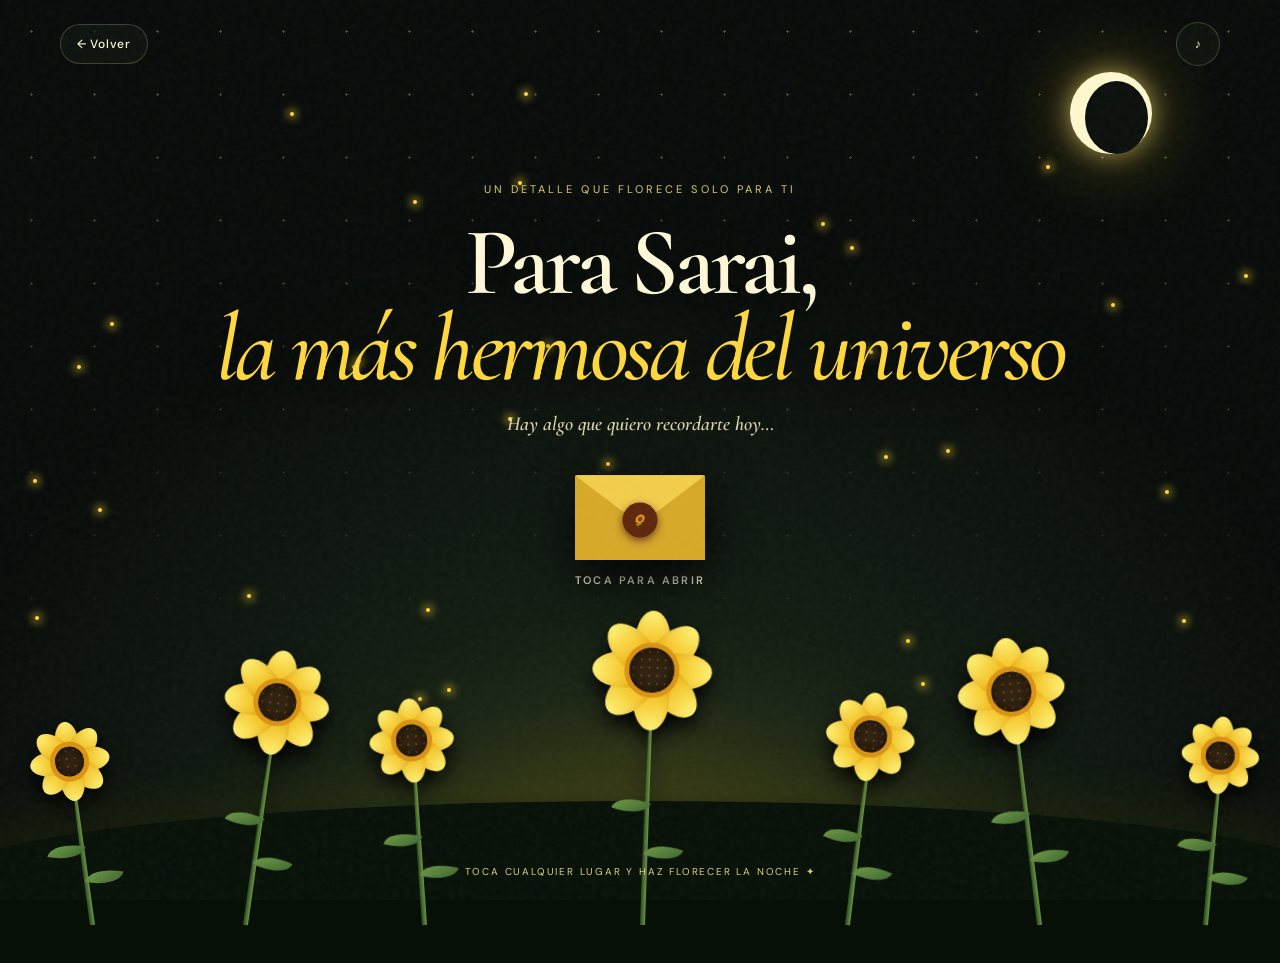
==== carta.html @ e96b7158 "Add files via upload" ====
<!doctype html>
<html lang="es">
<head>
  <meta charset="UTF-8">
  <meta name="viewport" content="width=device-width,initial-scale=1,viewport-fit=cover">
  <meta name="theme-color" content="#080b09">
  <title>Un jardín para Sarai 🌻</title>
  <link rel="preconnect" href="https://fonts.googleapis.com">
  <link rel="preconnect" href="https://fonts.gstatic.com" crossorigin>
  <link href="https://fonts.googleapis.com/css2?family=Cormorant+Garamond:ital,wght@0,500;0,600;1,600&family=DM+Sans:wght@400;500;600&display=swap" rel="stylesheet">
  <style>
    :root{--gold:#ffd83d;--amber:#ffad0a;--cream:#fff9d9;--green:#567b35;--deep:#070a08}*{box-sizing:border-box}html,body{margin:0;min-height:100%;background:var(--deep);color:var(--cream);font-family:'DM Sans',sans-serif}body{overflow:hidden}.noise{position:fixed;inset:0;z-index:50;pointer-events:none;opacity:.045;background-image:url("data:image/svg+xml,%3Csvg viewBox='0 0 180 180' xmlns='http://www.w3.org/2000/svg'%3E%3Cfilter id='n'%3E%3CfeTurbulence type='fractalNoise' baseFrequency='.8' numOctaves='3' stitchTiles='stitch'/%3E%3C/filter%3E%3Crect width='100%25' height='100%25' filter='url(%23n)'/%3E%3C/svg%3E")}.sky{position:fixed;inset:0;background:radial-gradient(circle at 50% 110%,#3b3b0e 0,#142013 25%,#070b09 65%);overflow:hidden}.sky:before{content:'';position:absolute;width:80vmax;height:80vmax;left:50%;bottom:-67vmax;translate:-50% 0;border-radius:50%;background:#ffd83d;filter:blur(70px);opacity:.12;animation:glow 5s ease-in-out infinite}.stars{position:absolute;inset:0;background-image:radial-gradient(circle,#ffe99a 1px,transparent 1.4px);background-size:63px 63px;opacity:.3;mask-image:linear-gradient(#000,transparent 82%)}.moon{position:absolute;top:8vh;right:10vw;width:82px;height:82px;border-radius:50%;background:#fff8ce;box-shadow:0 0 25px #ffe76f99,0 0 80px #ffcf2866}.moon:after{content:'';position:absolute;inset:9px 4px 0 15px;border-radius:50%;background:#0a0f0c}.fireflies{position:absolute;inset:0}.firefly{position:absolute;width:4px;height:4px;border-radius:50%;background:var(--gold);box-shadow:0 0 9px 3px #ffd83d88;animation:fly var(--d) ease-in-out infinite alternate;left:var(--x);top:var(--y);animation-delay:var(--delay)}@keyframes fly{to{translate:var(--dx) var(--dy);opacity:.15}}@keyframes glow{50%{opacity:.22;scale:1.08}}
    .topbar{position:fixed;z-index:20;left:0;top:0;width:100%;padding:22px clamp(18px,5vw,60px);display:flex;justify-content:space-between;align-items:center;opacity:0;animation:appear .8s 3.2s forwards}.back,.sound{border:1px solid #fff3ad33;background:#101710aa;color:#fff9d9;border-radius:999px;padding:11px 16px;text-decoration:none;font:500 12px 'DM Sans';letter-spacing:.06em;backdrop-filter:blur(10px);cursor:pointer}.sound{width:44px;height:44px;padding:0}.sound.playing{color:#171204;background:var(--gold);box-shadow:0 0 25px #ffd83d66}.scene{position:relative;z-index:5;width:100%;height:100svh;display:grid;place-items:center;padding:80px 20px 210px}.intro{text-align:center;transition:opacity .8s,transform .8s}.intro.hide{opacity:0;transform:translateY(-25px);pointer-events:none}.intro small{display:block;text-transform:uppercase;letter-spacing:.28em;color:#dacb77;font-size:11px;margin-bottom:24px}.intro h1{font:600 clamp(46px,8vw,96px)/.9 'Cormorant Garamond';letter-spacing:-.045em;margin:0;text-shadow:0 8px 40px #000}.intro h1 em{display:block;color:var(--gold);font-weight:500}.intro p{font:italic 600 20px 'Cormorant Garamond';color:#d8d2ab}.open-envelope{border:0;background:transparent;color:inherit;cursor:pointer;margin-top:18px;display:inline-flex;flex-direction:column;align-items:center;gap:13px;font:600 11px 'DM Sans';letter-spacing:.2em;text-transform:uppercase}.envelope{width:130px;height:85px;background:#e3ba36;position:relative;border-radius:3px;box-shadow:0 17px 50px #000;transition:.45s cubic-bezier(.2,.8,.2,1)}.envelope:before,.envelope:after{content:'';position:absolute;inset:0}.envelope:before{clip-path:polygon(0 0,50% 58%,100% 0);background:#f3ce4b;transform-origin:top;transition:.6s}.envelope:after{clip-path:polygon(0 100%,0 0,50% 58%,100% 0,100% 100%);background:#d7a928}.seal{position:absolute;z-index:2;left:50%;top:52%;translate:-50% -50%;width:35px;height:35px;border-radius:50%;display:grid;place-items:center;background:#5e260d;color:#ffc928;box-shadow:0 3px 8px #6d3d20}.open-envelope:hover .envelope{transform:translateY(-7px) rotate(-1deg);box-shadow:0 25px 60px #000}.open-envelope:hover .envelope:before{transform:rotateX(35deg)}
    .letter{position:absolute;width:min(690px,calc(100vw - 32px));max-height:calc(100svh - 155px);overflow:auto;top:50%;left:50%;translate:-50% -47%;padding:clamp(34px,6vw,70px);background:linear-gradient(145deg,#fffef0,#f6edc7);color:#292814;box-shadow:0 30px 100px #000c;opacity:0;scale:.85;pointer-events:none;transform:rotateX(10deg);transition:1s cubic-bezier(.2,.85,.2,1);scrollbar-width:thin;scrollbar-color:#b8982c transparent}.letter.show{opacity:1;scale:1;transform:none;pointer-events:auto}.letter:before{content:'';position:absolute;inset:14px;border:1px solid #caae5538;pointer-events:none}.letter .date{text-transform:uppercase;letter-spacing:.22em;font-size:10px;color:#9d801f}.letter h2{font:600 clamp(40px,7vw,68px)/.9 'Cormorant Garamond';margin:18px 0 25px;letter-spacing:-.035em}.letter p{font:500 clamp(18px,2.3vw,21px)/1.6 'Cormorant Garamond';margin:0 0 18px}.letter p.reveal{opacity:0;transform:translateY(15px)}.letter.show p.reveal{animation:linein .8s forwards;animation-delay:var(--delay)}.signature{font-style:italic;font-size:24px!important;margin-top:28px!important}.signature strong{color:#a57a00}.tiny-flower{position:absolute;right:28px;top:26px;font-size:34px;filter:drop-shadow(0 3px 5px #8b650055)}@keyframes linein{to{opacity:1;transform:none}}
    .garden{position:absolute;z-index:7;left:0;right:0;bottom:0;height:33vh;min-height:215px;pointer-events:none;filter:drop-shadow(0 10px 10px #000)}.stem{position:absolute;bottom:-25px;left:var(--left);width:5px;height:var(--height);border-radius:100% 0 0;background:linear-gradient(90deg,#294a24,#6d963e);transform-origin:bottom;transform:rotate(var(--rotate)) scaleY(0);animation:growStem 1.5s var(--delay) cubic-bezier(.2,.75,.3,1) forwards}.stem:before,.stem:after{content:'';position:absolute;width:36px;height:17px;background:linear-gradient(135deg,#77a448,#345b2c);border-radius:100% 0 100% 0;top:52%;left:-32px;transform:rotate(18deg) scale(0);transform-origin:right;animation:leaf .7s calc(var(--delay) + .8s) forwards}.stem:after{top:70%;left:2px;transform:scaleX(-1) rotate(18deg) scale(0)}.bloom{position:absolute;width:var(--size);height:var(--size);left:50%;top:0;translate:-50% -50%;scale:0;animation:bloom 1.2s calc(var(--delay) + 1s) cubic-bezier(.1,.8,.25,1.25) forwards}.petal{position:absolute;width:34%;height:57%;left:33%;top:-7%;border-radius:60% 60% 45% 45%;background:linear-gradient(#fff477,#f2b811 70%,#cf8310);transform-origin:50% 100%;transform:rotate(calc(var(--i)*45deg));box-shadow:inset 0 -5px 8px #bd6b0755}.center{position:absolute;width:42%;height:42%;left:29%;top:29%;border-radius:50%;background:radial-gradient(circle,#d2961b 0 9%,#6d3f0d 12% 20%,#2f210f 23%);background-size:8px 8px;box-shadow:inset 0 0 12px #120b04,0 0 0 5px #da9315}.stem:nth-child(even) .bloom{animation-name:bloom,sway;animation-duration:1.2s,5s;animation-delay:calc(var(--delay) + 1s),calc(var(--delay) + 2.2s);animation-iteration-count:1,infinite}.ground{position:absolute;bottom:-7vh;left:-5%;width:110%;height:18vh;border-radius:50% 50% 0 0;background:#071007;box-shadow:0 -15px 50px #4c551231}@keyframes growStem{to{transform:rotate(var(--rotate)) scaleY(1)}}@keyframes bloom{to{scale:1}}@keyframes leaf{to{transform:rotate(18deg) scale(1)}}@keyframes sway{50%{rotate:5deg;translate:-48% -50%}}@keyframes appear{to{opacity:1}}
    .hint{position:fixed;z-index:12;bottom:22px;left:50%;translate:-50%;white-space:nowrap;text-transform:uppercase;letter-spacing:.18em;font-size:10px;color:#d8cf83;opacity:0;animation:appear 1s 4s forwards}.burst{position:fixed;z-index:40;pointer-events:none;width:8px;height:8px;border-radius:50%;background:var(--gold);left:var(--x);top:var(--y);box-shadow:0 0 12px var(--gold);animation:burst 1.4s ease-out forwards}@keyframes burst{to{translate:var(--dx) var(--dy);scale:0;opacity:0}}
    @media(max-width:600px){.scene{padding-bottom:180px}.moon{width:58px;height:58px;right:7vw}.intro h1{font-size:54px}.letter{padding:46px 30px;max-height:calc(100svh - 140px)}.letter h2{font-size:43px}.letter p{font-size:18px}.garden{height:25vh}.stem:nth-child(2n){display:none}.hint{bottom:12px}.topbar{padding:15px}}
    /* Ritmo pausado para que cada parte de la sorpresa pueda apreciarse. */
    .intro{transition-duration:1.25s}
    .letter{transition-duration:1.65s}
    .letter.show p.reveal{animation-duration:1.25s}
    .stem{animation-duration:2.8s}
    .bloom{animation-duration:2.1s}
    .stem:nth-child(even) .bloom{animation-duration:2.1s,7s}
    .burst{animation-duration:2s}
    @media(prefers-reduced-motion:reduce){*,*:before,*:after{animation-duration:.01ms!important;animation-delay:0ms!important;transition-duration:.01ms!important}}
  </style>
</head>
<body>
  <div class="noise"></div>
  <div class="sky"><div class="stars"></div><div class="moon"></div><div class="fireflies" id="fireflies"></div></div>
  <nav class="topbar"><a class="back" href="index.html">← Volver</a><button class="sound" id="sound" aria-label="Reproducir música">♪</button></nav>
  <main class="scene">
    <section class="intro" id="intro">
      <small>Un detalle que florece solo para ti</small>
      <h1>Para Sarai,<em>la más hermosa del universo</em></h1>
      <p>Hay algo que quiero recordarte hoy…</p>
      <button class="open-envelope" id="openEnvelope"><span class="envelope"><i class="seal">🌻</i></span><span>Toca para abrir</span></button>
    </section>
    <article class="letter" id="letter">
      <span class="tiny-flower">🌻</span><span class="date">21 de septiembre · para siempre</span>
      <h2>Mi querida Sarai,</h2>
      <p class="reveal" style="--delay:.9s">Hoy no quería regalarte solamente flores amarillas. Quería regalarte un lugar al que pudieras volver cada vez que necesitaras recordar lo especial que eres.</p>
      <p class="reveal" style="--delay:1.9s">Desde que la vida volvió a cruzar nuestros caminos, cada conversación, cada risa y cada momento contigo se convirtió en una parte bonita de mi historia.</p>
      <p class="reveal" style="--delay:2.9s">Estas flores representan toda la luz que llevas contigo: esa forma tuya de alegrar un día normal, de escuchar, de estar y de hacerme sentir afortunado por poder llamarte mi mejor amiga.</p>
      <p class="reveal" style="--delay:3.9s">Deseo que nunca dudes de lo maravillosa que eres. Mereces un jardín entero de cosas bonitas, sueños cumplidos y sonrisas sinceras.</p>
      <p class="reveal signature" style="--delay:4.9s">Para la mejor amiga más bella del mundo.<br><strong>Con todo mi cariño, Jesús.</strong></p>
    </article>
  </main>
  <div class="garden" id="garden"><div class="ground"></div></div>
  <div class="hint" id="hint">Toca cualquier lugar y haz florecer la noche ✦</div>
  <audio id="song" loop preload="none"><source src="https://raw.githubusercontent.com/YisusCraiz/Flores-Amarillas1/main/Morat%2C%20Juanes%20-%20Besos%20en%20Guerra%20%5BLetra%5D..mp3" type="audio/mpeg"></audio>
  <script>
    const garden=document.querySelector('#garden'),audio=document.querySelector('#song'),sound=document.querySelector('#sound');
    const petals=()=>Array.from({length:8},(_,i)=>`<i class="petal" style="--i:${i}"></i>`).join('');
    [
      ['7%',165,'-8deg','70px','.3s'],['19%',225,'8deg','92px','1s'],['33%',185,'-4deg','74px','.65s'],['50%',255,'2deg','105px','.1s'],['66%',190,'7deg','78px','.75s'],['81%',235,'-7deg','94px','1.15s'],['94%',170,'5deg','68px','.45s']
    ].forEach(([left,height,rotate,size,delay])=>garden.insertAdjacentHTML('beforeend',`<div class="stem" style="--left:${left};--height:${height}px;--rotate:${rotate};--size:${size};--delay:${delay}"><div class="bloom">${petals()}<i class="center"></i></div></div>`));
    for(let i=0;i<34;i++){const f=document.createElement('i');f.className='firefly';f.style.cssText=`--x:${Math.random()*100}%;--y:${10+Math.random()*72}%;--dx:${Math.random()*120-60}px;--dy:${Math.random()*100-50}px;--d:${2.5+Math.random()*4}s;--delay:${-Math.random()*5}s`;document.querySelector('#fireflies').append(f)}
    function toggleSound(){if(audio.paused){audio.play().then(()=>sound.classList.add('playing')).catch(()=>{});sound.textContent='Ⅱ'}else{audio.pause();sound.classList.remove('playing');sound.textContent='♪'}}
    sound.onclick=toggleSound;
    document.querySelector('#openEnvelope').onclick=()=>{document.querySelector('#intro').classList.add('hide');setTimeout(()=>document.querySelector('#letter').classList.add('show'),1050);if(audio.paused)toggleSound();celebrate(innerWidth/2,innerHeight/2)};
    function celebrate(x,y){for(let i=0;i<28;i++){const s=document.createElement('i');s.className='burst';const a=Math.random()*Math.PI*2,d=60+Math.random()*190;s.style.cssText=`--x:${x}px;--y:${y}px;--dx:${Math.cos(a)*d}px;--dy:${Math.sin(a)*d}px`;document.body.append(s);setTimeout(()=>s.remove(),1500)}}
    document.addEventListener('pointerdown',e=>{if(!e.target.closest('button,a')&&document.querySelector('#letter').classList.contains('show'))celebrate(e.clientX,e.clientY)});
  </script>
</body>
</html>
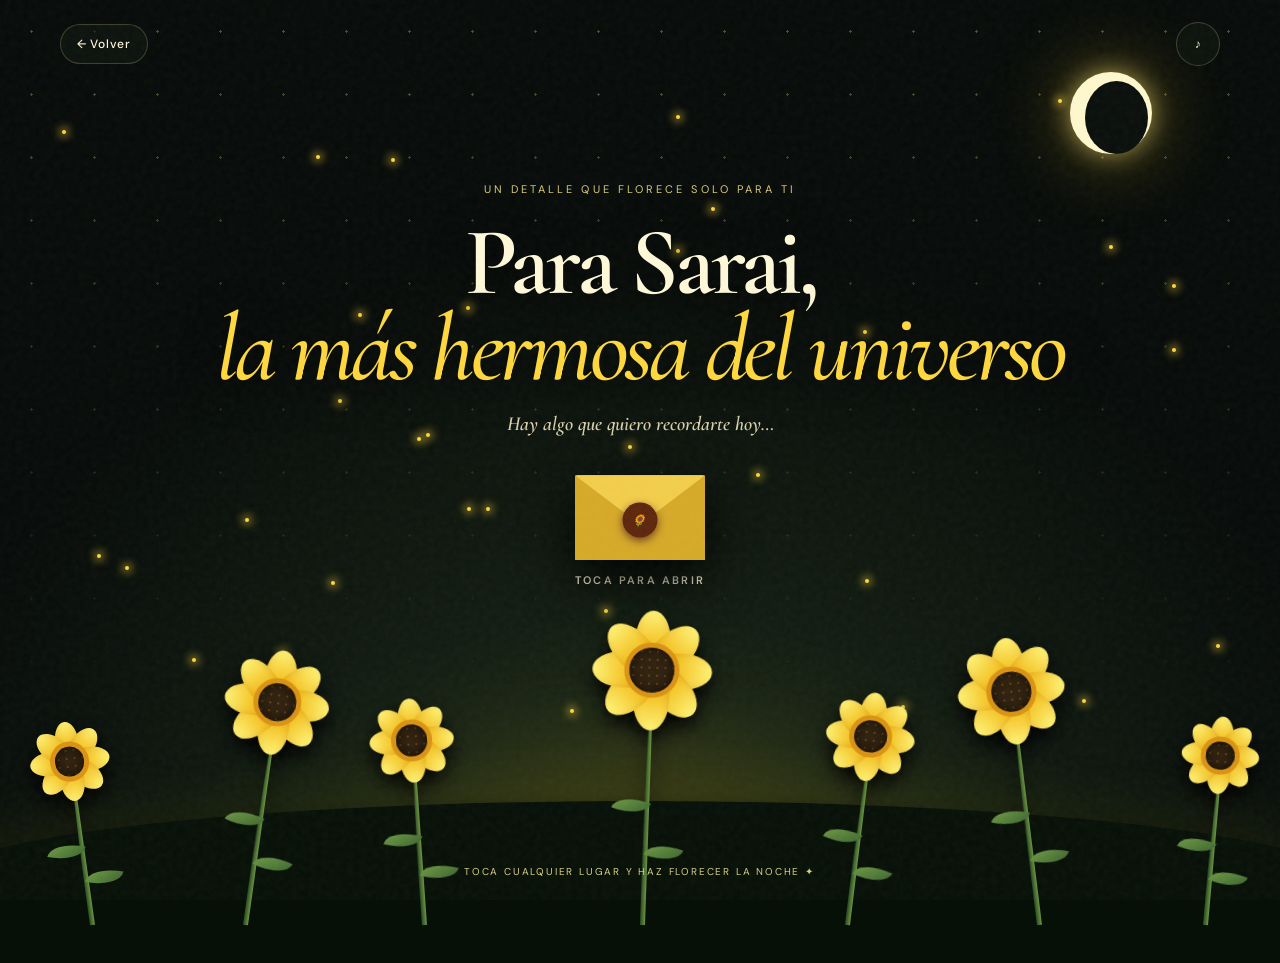
==== commit d45a642f: "Update audio source link in carta.html" ====
--- a/carta.html
+++ b/carta.html
@@ -49,7 +49,7 @@
   </main>
   <div class="garden" id="garden"><div class="ground"></div></div>
   <div class="hint" id="hint">Toca cualquier lugar y haz florecer la noche ✦</div>
-  <audio id="song" loop preload="none"><source src="https://raw.githubusercontent.com/YisusCraiz/Flores-Amarillas1/main/Morat%2C%20Juanes%20-%20Besos%20en%20Guerra%20%5BLetra%5D..mp3" type="audio/mpeg"></audio>
+  <audio id="song" loop preload="none"><source src="https://github.com/YisusCraiz/21-Septiembre-bbfo/blob/04386505ca852b760e9faff7a5df9cb9d12b7798/Morat%2C%20Juanes%20-%20Besos%20en%20Guerra%20%5BLetra%5D..mp3" type="audio/mpeg"></audio>
   <script>
     const garden=document.querySelector('#garden'),audio=document.querySelector('#song'),sound=document.querySelector('#sound');
     const petals=()=>Array.from({length:8},(_,i)=>`<i class="petal" style="--i:${i}"></i>`).join('');
